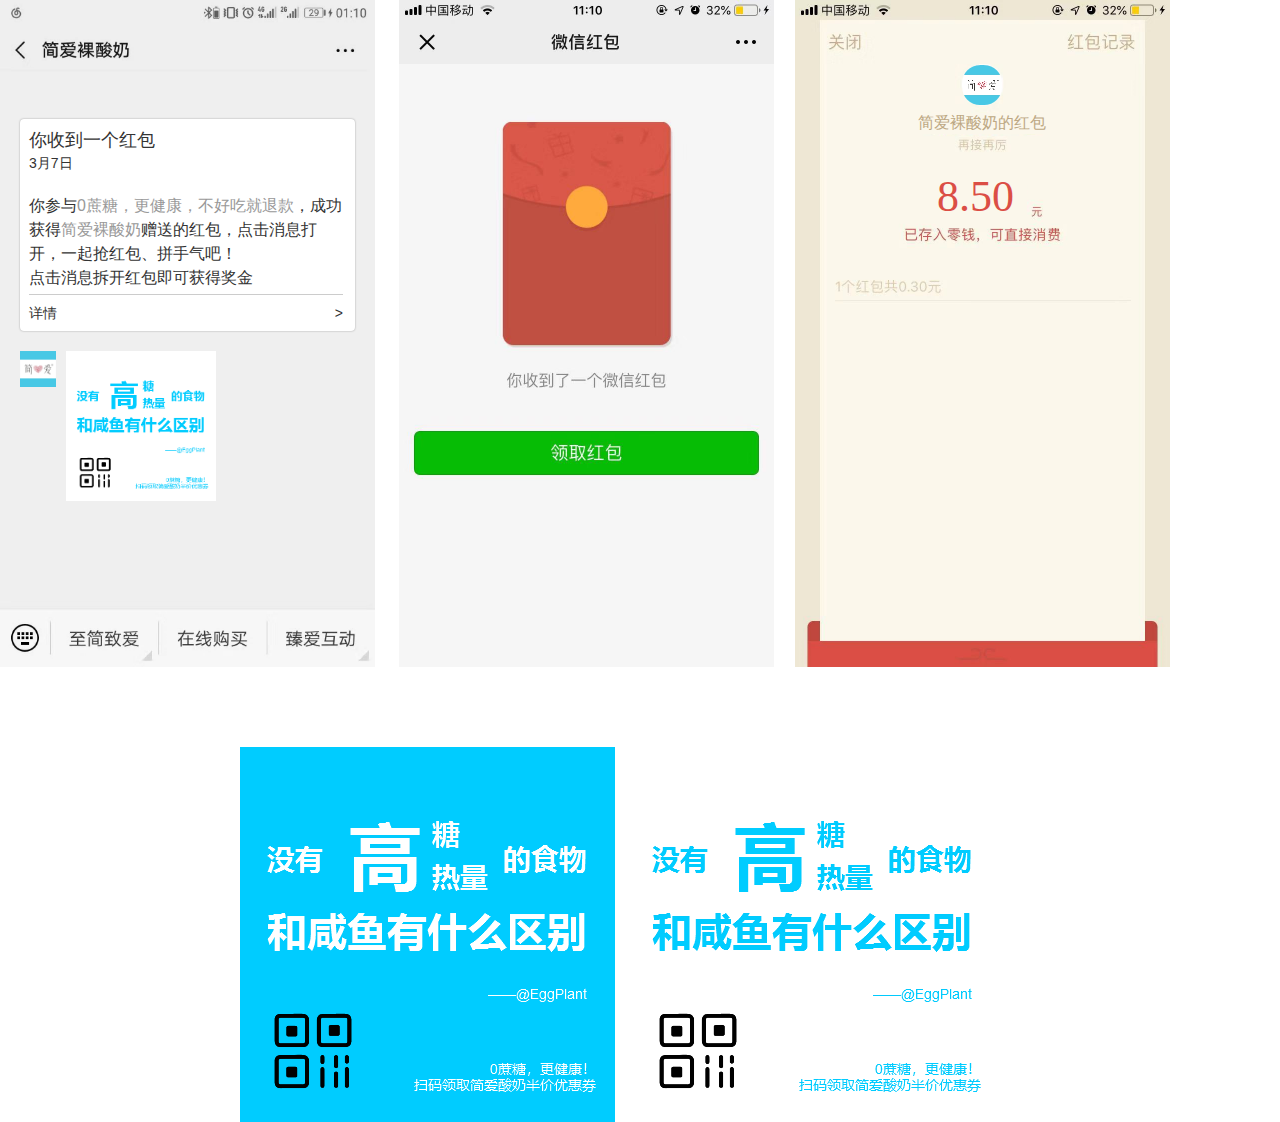
==== page1.html @ e09f7287 "1" ====
﻿<!DOCTYPE html>
<html>
  <head>
    <title>page1</title>
    <meta http-equiv="X-UA-Compatible" content="IE=edge"/>
    <meta http-equiv="content-type" content="text/html; charset=utf-8"/>
    <meta name="apple-mobile-web-app-capable" content="yes"/>
    <link href="resources/css/jquery-ui-themes.css" type="text/css" rel="stylesheet"/>
    <link href="resources/css/axure_rp_page.css" type="text/css" rel="stylesheet"/>
    <link href="data/styles.css" type="text/css" rel="stylesheet"/>
    <link href="files/page1/styles.css" type="text/css" rel="stylesheet"/>
    <script src="resources/scripts/jquery-1.7.1.min.js"></script>
    <script src="resources/scripts/jquery-ui-1.8.10.custom.min.js"></script>
    <script src="resources/scripts/axure/axQuery.js"></script>
    <script src="resources/scripts/axure/globals.js"></script>
    <script src="resources/scripts/axutils.js"></script>
    <script src="resources/scripts/axure/annotation.js"></script>
    <script src="resources/scripts/axure/axQuery.std.js"></script>
    <script src="resources/scripts/axure/doc.js"></script>
    <script src="data/document.js"></script>
    <script src="resources/scripts/messagecenter.js"></script>
    <script src="resources/scripts/axure/events.js"></script>
    <script src="resources/scripts/axure/recording.js"></script>
    <script src="resources/scripts/axure/action.js"></script>
    <script src="resources/scripts/axure/expr.js"></script>
    <script src="resources/scripts/axure/geometry.js"></script>
    <script src="resources/scripts/axure/flyout.js"></script>
    <script src="resources/scripts/axure/ie.js"></script>
    <script src="resources/scripts/axure/model.js"></script>
    <script src="resources/scripts/axure/repeater.js"></script>
    <script src="resources/scripts/axure/sto.js"></script>
    <script src="resources/scripts/axure/utils.temp.js"></script>
    <script src="resources/scripts/axure/variables.js"></script>
    <script src="resources/scripts/axure/drag.js"></script>
    <script src="resources/scripts/axure/move.js"></script>
    <script src="resources/scripts/axure/visibility.js"></script>
    <script src="resources/scripts/axure/style.js"></script>
    <script src="resources/scripts/axure/adaptive.js"></script>
    <script src="resources/scripts/axure/tree.js"></script>
    <script src="resources/scripts/axure/init.temp.js"></script>
    <script src="files/page1/data.js"></script>
    <script src="resources/scripts/axure/legacy.js"></script>
    <script src="resources/scripts/axure/viewer.js"></script>
    <script src="resources/scripts/axure/math.js"></script>
    <script type="text/javascript">
      $axure.utils.getTransparentGifPath = function() { return 'resources/images/transparent.gif'; };
      $axure.utils.getOtherPath = function() { return 'resources/Other.html'; };
      $axure.utils.getReloadPath = function() { return 'resources/reload.html'; };
    </script>
  </head>
  <body>
    <div id="base" class="">

      <!-- Unnamed (图片) -->
      <div id="u95" class="ax_default _图片">
        <img id="u95_img" class="img " src="images/page1/u95.png"/>
        <!-- Unnamed () -->
        <div id="u96" class="text" style="display: none; visibility: hidden">
          <p><span></span></p>
        </div>
      </div>

      <!-- Unnamed (矩形) -->
      <div id="u97" class="ax_default box_2">
        <div id="u97_div" class=""></div>
        <!-- Unnamed () -->
        <div id="u98" class="text" style="display: none; visibility: hidden">
          <p><span></span></p>
        </div>
      </div>

      <!-- Unnamed (矩形) -->
      <div id="u99" class="ax_default box_1">
        <div id="u99_div" class=""></div>
        <!-- Unnamed () -->
        <div id="u100" class="text" style="display: none; visibility: hidden">
          <p><span></span></p>
        </div>
      </div>

      <!-- Unnamed (矩形) -->
      <div id="u101" class="ax_default _三级标题">
        <div id="u101_div" class=""></div>
        <!-- Unnamed () -->
        <div id="u102" class="text" style="visibility: visible;">
          <p><span>你收到一个红包</span></p>
        </div>
      </div>

      <!-- Unnamed (矩形) -->
      <div id="u103" class="ax_default label">
        <div id="u103_div" class=""></div>
        <!-- Unnamed () -->
        <div id="u104" class="text" style="visibility: visible;">
          <p><span>3月7日</span></p>
        </div>
      </div>

      <!-- Unnamed (矩形) -->
      <div id="u105" class="ax_default label">
        <div id="u105_div" class=""></div>
        <!-- Unnamed () -->
        <div id="u106" class="text" style="visibility: visible;">
          <p><span>你参与</span><span style="color:#999999;">0蔗糖，更健康，不好吃就退款</span><span>，成功获得</span><span style="color:#999999;">简爱裸酸奶</span><span>赠送的红包，点击消息打开，一起抢红包、拼手气吧！</span></p><p><span>点击消息拆开红包即可获得奖金</span></p>
        </div>
      </div>

      <!-- Unnamed (水平线) -->
      <div id="u107" class="ax_default line">
        <img id="u107_img" class="img " src="images/page1/u107.png"/>
        <!-- Unnamed () -->
        <div id="u108" class="text" style="display: none; visibility: hidden">
          <p><span></span></p>
        </div>
      </div>

      <!-- Unnamed (矩形) -->
      <div id="u109" class="ax_default label">
        <div id="u109_div" class=""></div>
        <!-- Unnamed () -->
        <div id="u110" class="text" style="visibility: visible;">
          <p><span>详情</span></p>
        </div>
      </div>

      <!-- Unnamed (矩形) -->
      <div id="u111" class="ax_default label">
        <div id="u111_div" class=""></div>
        <!-- Unnamed () -->
        <div id="u112" class="text" style="visibility: visible;">
          <p><span>&gt;</span></p>
        </div>
      </div>

      <!-- Unnamed (图片) -->
      <div id="u113" class="ax_default _图片">
        <img id="u113_img" class="img " src="images/page1/u113.png"/>
        <!-- Unnamed () -->
        <div id="u114" class="text" style="display: none; visibility: hidden">
          <p><span></span></p>
        </div>
      </div>

      <!-- Unnamed (图片) -->
      <div id="u115" class="ax_default _图片">
        <img id="u115_img" class="img " src="images/page1/u115.png"/>
        <!-- Unnamed () -->
        <div id="u116" class="text" style="display: none; visibility: hidden">
          <p><span></span></p>
        </div>
      </div>

      <!-- Unnamed (矩形) -->
      <div id="u117" class="ax_default _一级标题">
        <div id="u117_div" class=""></div>
        <!-- Unnamed () -->
        <div id="u118" class="text" style="visibility: visible;">
          <p><span>8.50</span></p>
        </div>
      </div>

      <!-- Unnamed (矩形) -->
      <div id="u119" class="ax_default _三级标题">
        <div id="u119_div" class=""></div>
        <!-- Unnamed () -->
        <div id="u120" class="text" style="visibility: visible;">
          <p><span>简爱裸酸奶的红包</span></p>
        </div>
      </div>

      <!-- Unnamed (图片) -->
      <div id="u121" class="ax_default _图片">
        <img id="u121_img" class="img " src="images/page1/u121.png"/>
        <!-- Unnamed () -->
        <div id="u122" class="text" style="display: none; visibility: hidden">
          <p><span></span></p>
        </div>
      </div>

      <!-- Unnamed (图片) -->
      <div id="u123" class="ax_default _图片">
        <img id="u123_img" class="img " src="images/index/u93.png"/>
        <!-- Unnamed () -->
        <div id="u124" class="text" style="display: none; visibility: hidden">
          <p><span></span></p>
        </div>
      </div>

      <!-- Unnamed (图片) -->
      <div id="u125" class="ax_default _图片">
        <img id="u125_img" class="img " src="images/page1/u125.png"/>
        <!-- Unnamed () -->
        <div id="u126" class="text" style="display: none; visibility: hidden">
          <p><span></span></p>
        </div>
      </div>

      <!-- Unnamed (图片) -->
      <div id="u127" class="ax_default _图片">
        <img id="u127_img" class="img " src="images/page1/u127.png"/>
        <!-- Unnamed () -->
        <div id="u128" class="text" style="display: none; visibility: hidden">
          <p><span></span></p>
        </div>
      </div>

      <!-- Unnamed (图片) -->
      <div id="u129" class="ax_default _图片">
        <img id="u129_img" class="img " src="images/page1/u125.png"/>
        <!-- Unnamed () -->
        <div id="u130" class="text" style="display: none; visibility: hidden">
          <p><span></span></p>
        </div>
      </div>
    </div>
  </body>
</html>
---- resources/css/axure_rp_page.css ----
﻿/* so the window resize fires within a frame in IE7 */
html, body {
    height: 100%;
}

a {
    color: inherit;
}

p {
    margin: 0px;
    text-rendering: optimizeLegibility;
    font-feature-settings: "kern" 1;
    -webkit-font-feature-settings: "kern";
    -moz-font-feature-settings: "kern";
    -moz-font-feature-settings: "kern=1";
    font-kerning: normal;
}

iframe {
    background: #FFFFFF;
}

/* to match IE with C, FF */
input {
    padding: 1px 0px 1px 0px;
    box-sizing: border-box;
    -moz-box-sizing: border-box;
}

textarea {
    margin: 0px;
    box-sizing: border-box;
    -moz-box-sizing: border-box;
}

div.intcases {
    font-family: arial; 
    font-size: 12px;
    text-align:left; 
    border:1px solid #AAA; 
    background:#FFF none repeat scroll 0% 0%; 
    z-index:9999; 
    visibility:hidden; 
    position:absolute;
    padding: 0px;
    border-radius: 3px;
    white-space: nowrap;
}

div.intcaselink {
    cursor: pointer;
    padding: 3px 8px 3px 8px;
    margin: 5px;
    background:#EEE none repeat scroll 0% 0%; 
    border:1px solid #AAA;
    border-radius: 3px;
}

div.refpageimage {
    position: absolute;
    left: 0px;
    top: 0px;
    font-size: 0px;
    width: 16px;
    height: 16px;
    cursor: pointer;
    background-image: url(images/newwindow.gif);
    background-repeat: no-repeat;
}

div.annnoteimage {
    position: absolute;
    left: 0px;
    top: 0px;
    font-size: 0px;
    /*width: 16px;
    height: 12px;*/
    cursor: help;
    /*background-image: url(images/note.gif);*/
    /*background-repeat: no-repeat;*/
    width: 13px;
    height: 12px;
    padding-top: 1px;
    text-align: center;
    background-color: #138CDD;
    -moz-box-shadow: 1px 1px 3px #aaa;
    -webkit-box-shadow: 1px 1px 3px #aaa;
    box-shadow: 1px 1px 3px #aaa;
}

div.annnoteline {
    display: inline-block;
    width: 9px;
    height: 1px;
    border-bottom: 1px solid white;
    margin-top: 1px;
}

div.annnotelabel {
    position: absolute;
    left: 0px;
    top: 0px;
    font-family: Helvetica,Arial;
    font-size: 10px;
    /*border: 1px solid rgb(166,221,242);*/
    cursor: help;
    /*background:rgb(0,157,217) none repeat scroll 0% 0%;*/ 
    padding: 1px 3px 1px 3px;
    white-space: nowrap;
    color: white;
    
    background-color: #138CDD;
    -moz-box-shadow: 1px 1px 3px #aaa;
    -webkit-box-shadow: 1px 1px 3px #aaa;
    box-shadow: 1px 1px 3px #aaa;
}

.annotation {
    font-size: 12px;
    padding-left: 2px;
    margin-bottom: 5px;
}

.annotationName {
    /*font-size: 13px;
    font-weight: bold;
    margin-bottom: 3px;
    white-space: nowrap;*/

    font-family: 'Trebuchet MS';
    font-size: 14px;
    font-weight: bold;
    margin-bottom: 5px;
    white-space: nowrap;
}

.annotationValue {
    font-family: Arial, Helvetica, Sans-Serif;
    font-size: 12px;
    color: #4a4a4a;
    line-height: 21px;
    margin-bottom: 20px;
}

.noteLink {
    text-decoration: inherit;
    color: inherit;
}

.noteLink:hover {
    background-color: white;
}

/* this is a fix for the issue where dialogs jump around and takes the text-align from the body */
.dialogFix {
    position:absolute;
    text-align:left;
    border: 1px solid #8f949a;
}


@keyframes pulsate {
  from {
    box-shadow: 0 0 10px #15d6ba;
  }
  to {
    box-shadow: 0 0 20px #15d6ba;
  }
}

@-webkit-keyframes pulsate {
  from {
    -webkit-box-shadow: 0 0 10px #15d6ba;
    box-shadow: 0 0 10px #15d6ba;
  }
  to {
    -webkit-box-shadow: 0 0 20px #15d6ba;
    box-shadow: 0 0 20px #15d6ba;
  }
}
 
@-moz-keyframes pulsate {
  from {
    -moz-box-shadow: 0 0 10px #15d6ba;
    box-shadow: 0 0 10px #15d6ba;
  }
  to {
    -moz-box-shadow: 0 0 20px #15d6ba;
    box-shadow: 0 0 20px #15d6ba;
  }
}

.legacyPulsateBorder {
    /*border: 5px solid #15d6ba;
    margin: -5px;*/
    -moz-box-shadow: 0 0 10px 3px #15d6ba;
    box-shadow: 0 0 10px 3px #15d6ba;
}

.pulsateBorder {
  animation-name: pulsate;
  animation-timing-function: ease-in-out;
  animation-duration: 0.9s;
  animation-iteration-count: infinite;
  animation-direction: alternate;
  
  -webkit-animation-name: pulsate;
  -webkit-animation-timing-function: ease-in-out;
  -webkit-animation-duration: 0.9s;
  -webkit-animation-iteration-count: infinite;
  -webkit-animation-direction: alternate;

  -moz-animation-name: pulsate;
  -moz-animation-timing-function: ease-in-out;
  -moz-animation-duration: 0.9s;
  -moz-animation-iteration-count: infinite;
  -moz-animation-direction: alternate;
}

.ax_default_hidden, .ax_default_unplaced{
    display: none;
    visibility: hidden;
}

.widgetNoteSelected {
    -moz-box-shadow: 0 0 10px 3px #138CDD;
    box-shadow: 0 0 10px 3px #138CDD;
    /*-moz-box-shadow: 0 0 20px #3915d6;
    box-shadow: 0 0 20px #3915d6;*/
    /*border: 3px solid #3915d6;*/
    /*margin: -3px;*/
}


.singleImg {
    display: none;
    visibility: hidden;
}
---- data/styles.css ----
﻿.ax_default {
  font-family:'Arial Normal', 'Arial';
  font-weight:400;
  font-style:normal;
  font-size:13px;
  color:#333333;
  text-align:center;
  line-height:normal;
}
.box_1 {
}
.box_2 {
}
.box_3 {
}
.ellipse {
}
._图片 {
}
.button {
}
._一级标题 {
  font-family:'Arial Normal', 'Arial';
  font-weight:bold;
  font-style:normal;
  font-size:32px;
  text-align:left;
}
._二级标题 {
  font-family:'Arial Normal', 'Arial';
  font-weight:bold;
  font-style:normal;
  font-size:24px;
  text-align:left;
}
._三级标题 {
  font-family:'Arial Normal', 'Arial';
  font-weight:bold;
  font-style:normal;
  font-size:18px;
  text-align:left;
}
._四级标题 {
  font-family:'Arial Normal', 'Arial';
  font-weight:bold;
  font-style:normal;
  font-size:14px;
  text-align:left;
}
._五级标题 {
  font-family:'Arial Normal', 'Arial';
  font-weight:bold;
  font-style:normal;
  text-align:left;
}
._六级标题 {
  font-family:'Arial Normal', 'Arial';
  font-weight:bold;
  font-style:normal;
  font-size:10px;
  text-align:left;
}
.label {
  font-size:14px;
  text-align:left;
}
._文本段落 {
  text-align:left;
}
.line {
}
.text_area {
  color:#000000;
  text-align:left;
}
.radio_button {
  text-align:left;
}
---- files/page1/styles.css ----
﻿body {
  margin:0px;
  background-image:none;
  position:static;
  left:auto;
  width:1170px;
  margin-left:0;
  margin-right:0;
  text-align:left;
}
#base {
  position:absolute;
  z-index:0;
}
#u95_img {
  position:absolute;
  left:0px;
  top:0px;
  width:375px;
  height:667px;
}
#u95 {
  position:absolute;
  left:0px;
  top:0px;
  width:375px;
  height:667px;
}
#u96 {
  position:absolute;
  left:2px;
  top:326px;
  width:371px;
  visibility:hidden;
  word-wrap:break-word;
}
#u97_div {
  position:absolute;
  left:0px;
  top:0px;
  width:375px;
  height:343px;
  background:inherit;
  background-color:rgba(239, 239, 239, 1);
  border:none;
  border-radius:0px;
  -moz-box-shadow:none;
  -webkit-box-shadow:none;
  box-shadow:none;
}
#u97 {
  position:absolute;
  left:0px;
  top:72px;
  width:375px;
  height:343px;
}
#u98 {
  position:absolute;
  left:2px;
  top:164px;
  width:371px;
  visibility:hidden;
  word-wrap:break-word;
}
#u99_div {
  position:absolute;
  left:0px;
  top:0px;
  width:335px;
  height:212px;
  background:inherit;
  background-color:rgba(255, 255, 255, 1);
  border:none;
  border-radius:4px;
  -moz-box-shadow:0px 0px 2px rgba(0, 0, 0, 0.349019607843137);
  -webkit-box-shadow:0px 0px 2px rgba(0, 0, 0, 0.349019607843137);
  box-shadow:0px 0px 2px rgba(0, 0, 0, 0.349019607843137);
}
#u99 {
  position:absolute;
  left:20px;
  top:119px;
  width:335px;
  height:212px;
}
#u100 {
  position:absolute;
  left:2px;
  top:98px;
  width:331px;
  visibility:hidden;
  word-wrap:break-word;
}
#u101_div {
  position:absolute;
  left:0px;
  top:0px;
  width:127px;
  height:22px;
  background:inherit;
  background-color:rgba(255, 255, 255, 0);
  border:none;
  border-radius:0px;
  -moz-box-shadow:none;
  -webkit-box-shadow:none;
  box-shadow:none;
  font-family:'Arial Normal', 'Arial';
  font-weight:400;
  font-style:normal;
}
#u101 {
  position:absolute;
  left:29px;
  top:128px;
  width:127px;
  height:22px;
  font-family:'Arial Normal', 'Arial';
  font-weight:400;
  font-style:normal;
}
#u102 {
  position:absolute;
  left:0px;
  top:0px;
  width:127px;
  white-space:nowrap;
}
#u103_div {
  position:absolute;
  left:0px;
  top:0px;
  width:45px;
  height:16px;
  background:inherit;
  background-color:rgba(255, 255, 255, 0);
  border:none;
  border-radius:0px;
  -moz-box-shadow:none;
  -webkit-box-shadow:none;
  box-shadow:none;
}
#u103 {
  position:absolute;
  left:29px;
  top:155px;
  width:45px;
  height:16px;
}
#u104 {
  position:absolute;
  left:0px;
  top:0px;
  width:45px;
  white-space:nowrap;
}
#u105_div {
  position:absolute;
  left:0px;
  top:0px;
  width:314px;
  height:99px;
  background:inherit;
  background-color:rgba(255, 255, 255, 0);
  border:none;
  border-radius:0px;
  -moz-box-shadow:none;
  -webkit-box-shadow:none;
  box-shadow:none;
  font-size:16px;
  line-height:24px;
}
#u105 {
  position:absolute;
  left:29px;
  top:194px;
  width:314px;
  height:99px;
  font-size:16px;
  line-height:24px;
}
#u106 {
  position:absolute;
  left:0px;
  top:0px;
  width:314px;
  word-wrap:break-word;
}
#u107_img {
  position:absolute;
  left:0px;
  top:0px;
  width:315px;
  height:2px;
}
#u107 {
  position:absolute;
  left:29px;
  top:294px;
  width:314px;
  height:1px;
}
#u108 {
  position:absolute;
  left:2px;
  top:-8px;
  width:310px;
  visibility:hidden;
  word-wrap:break-word;
}
#u109_div {
  position:absolute;
  left:0px;
  top:0px;
  width:29px;
  height:16px;
  background:inherit;
  background-color:rgba(255, 255, 255, 0);
  border:none;
  border-radius:0px;
  -moz-box-shadow:none;
  -webkit-box-shadow:none;
  box-shadow:none;
}
#u109 {
  position:absolute;
  left:29px;
  top:305px;
  width:29px;
  height:16px;
}
#u110 {
  position:absolute;
  left:0px;
  top:0px;
  width:29px;
  white-space:nowrap;
}
#u111_div {
  position:absolute;
  left:0px;
  top:0px;
  width:15px;
  height:16px;
  background:inherit;
  background-color:rgba(255, 255, 255, 0);
  border:none;
  border-radius:0px;
  -moz-box-shadow:none;
  -webkit-box-shadow:none;
  box-shadow:none;
  text-align:right;
}
#u111 {
  position:absolute;
  left:328px;
  top:305px;
  width:15px;
  height:16px;
  text-align:right;
}
#u112 {
  position:absolute;
  left:0px;
  top:0px;
  width:15px;
  word-wrap:break-word;
}
#u113_img {
  position:absolute;
  left:0px;
  top:0px;
  width:375px;
  height:667px;
}
#u113 {
  position:absolute;
  left:399px;
  top:0px;
  width:375px;
  height:667px;
}
#u114 {
  position:absolute;
  left:2px;
  top:326px;
  width:371px;
  visibility:hidden;
  word-wrap:break-word;
}
#u115_img {
  position:absolute;
  left:0px;
  top:0px;
  width:375px;
  height:667px;
}
#u115 {
  position:absolute;
  left:795px;
  top:0px;
  width:375px;
  height:667px;
}
#u116 {
  position:absolute;
  left:2px;
  top:326px;
  width:371px;
  visibility:hidden;
  word-wrap:break-word;
}
#u117_div {
  position:absolute;
  left:0px;
  top:0px;
  width:90px;
  height:57px;
  background:inherit;
  background-color:rgba(251, 247, 235, 1);
  border:none;
  border-radius:0px;
  -moz-box-shadow:none;
  -webkit-box-shadow:none;
  box-shadow:none;
  font-family:'Microsoft YaHei UI';
  font-weight:400;
  font-style:normal;
  font-size:44px;
  color:#DB4E45;
}
#u117 {
  position:absolute;
  left:937px;
  top:171px;
  width:90px;
  height:57px;
  font-family:'Microsoft YaHei UI';
  font-weight:400;
  font-style:normal;
  font-size:44px;
  color:#DB4E45;
}
#u118 {
  position:absolute;
  left:0px;
  top:0px;
  width:90px;
  white-space:nowrap;
}
#u119_div {
  position:absolute;
  left:0px;
  top:0px;
  width:129px;
  height:21px;
  background:inherit;
  background-color:rgba(251, 247, 235, 1);
  border:none;
  border-radius:0px;
  -moz-box-shadow:none;
  -webkit-box-shadow:none;
  box-shadow:none;
  font-family:'微软雅黑';
  font-weight:400;
  font-style:normal;
  font-size:16px;
  color:#BDA883;
}
#u119 {
  position:absolute;
  left:918px;
  top:113px;
  width:129px;
  height:21px;
  font-family:'微软雅黑';
  font-weight:400;
  font-style:normal;
  font-size:16px;
  color:#BDA883;
}
#u120 {
  position:absolute;
  left:0px;
  top:0px;
  width:129px;
  white-space:nowrap;
}
#u121_img {
  position:absolute;
  left:0px;
  top:0px;
  width:40px;
  height:40px;
}
#u121 {
  position:absolute;
  left:962px;
  top:65px;
  width:40px;
  height:40px;
}
#u122 {
  position:absolute;
  left:2px;
  top:12px;
  width:36px;
  visibility:hidden;
  word-wrap:break-word;
}
#u123_img {
  position:absolute;
  left:0px;
  top:0px;
  width:36px;
  height:36px;
}
#u123 {
  position:absolute;
  left:20px;
  top:351px;
  width:36px;
  height:36px;
}
#u124 {
  position:absolute;
  left:2px;
  top:10px;
  width:32px;
  visibility:hidden;
  word-wrap:break-word;
}
#u125_img {
  position:absolute;
  left:0px;
  top:0px;
  width:375px;
  height:375px;
}
#u125 {
  position:absolute;
  left:625px;
  top:747px;
  width:375px;
  height:375px;
}
#u126 {
  position:absolute;
  left:2px;
  top:180px;
  width:371px;
  visibility:hidden;
  word-wrap:break-word;
}
#u127_img {
  position:absolute;
  left:0px;
  top:0px;
  width:375px;
  height:375px;
}
#u127 {
  position:absolute;
  left:240px;
  top:747px;
  width:375px;
  height:375px;
}
#u128 {
  position:absolute;
  left:2px;
  top:180px;
  width:371px;
  visibility:hidden;
  word-wrap:break-word;
}
#u129_img {
  position:absolute;
  left:0px;
  top:0px;
  width:150px;
  height:150px;
}
#u129 {
  position:absolute;
  left:66px;
  top:351px;
  width:150px;
  height:150px;
}
#u130 {
  position:absolute;
  left:2px;
  top:67px;
  width:146px;
  visibility:hidden;
  word-wrap:break-word;
}
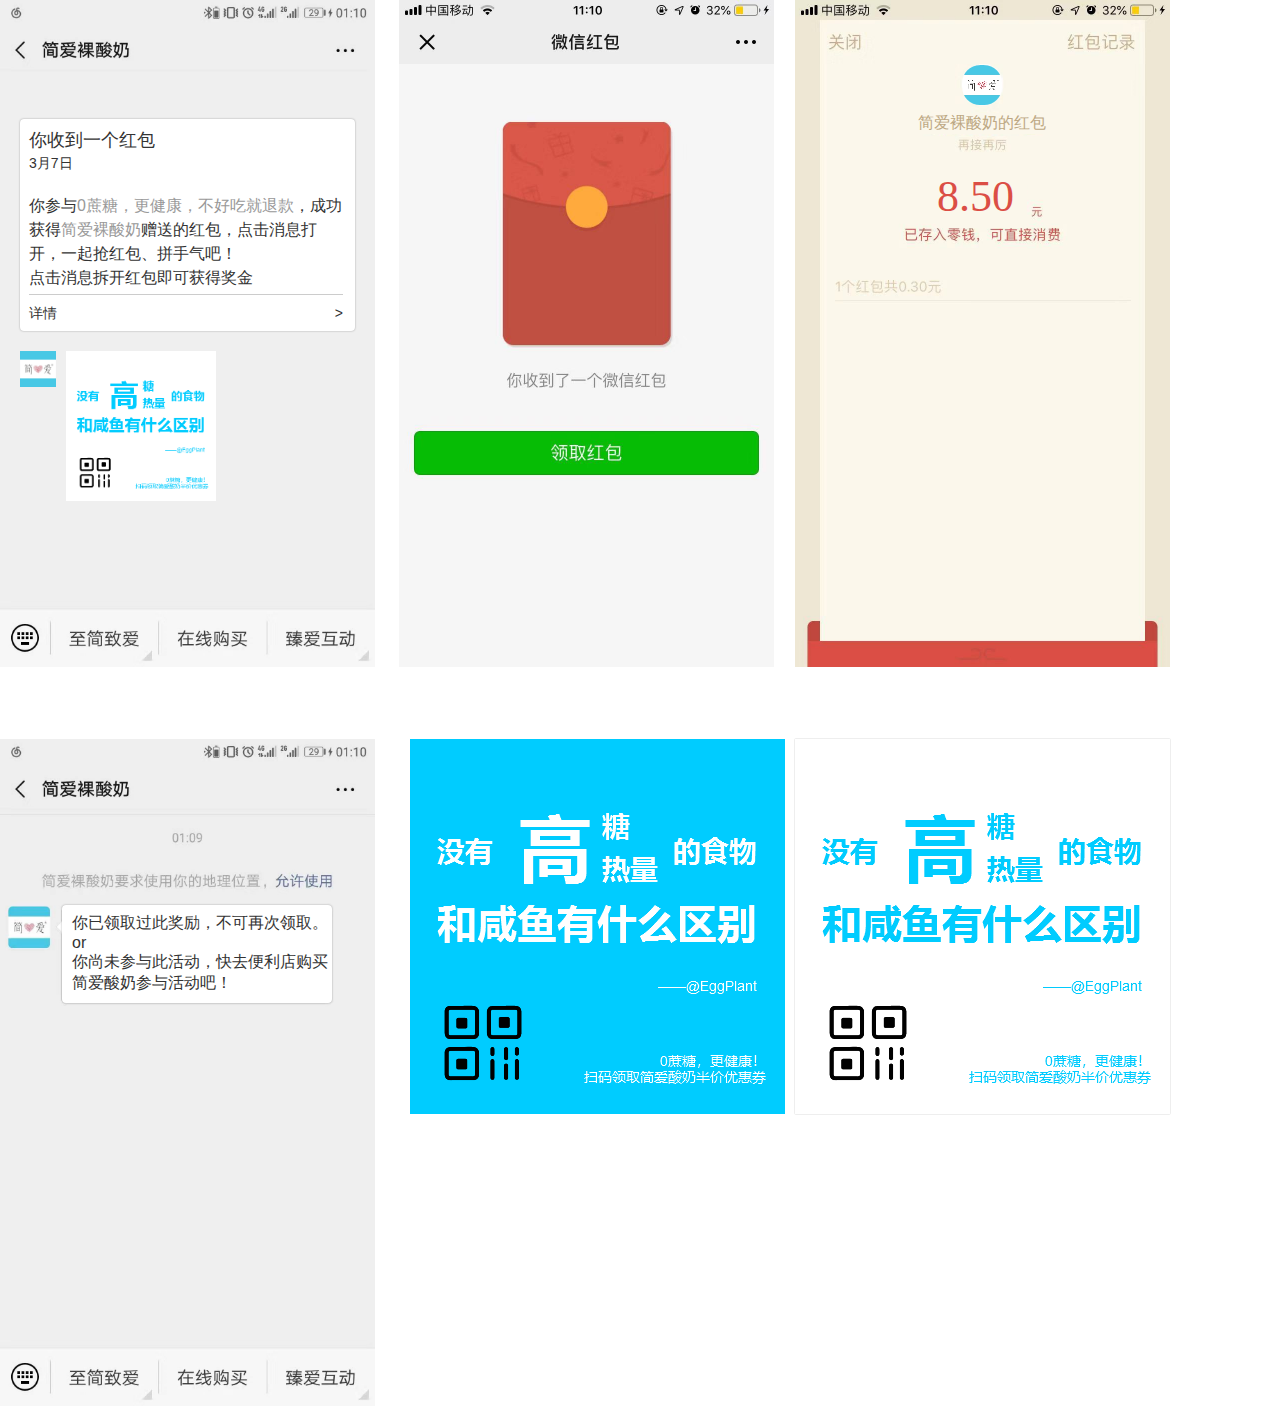
==== commit 8977ecf3: "1" ====
--- a/page1.html
+++ b/page1.html
@@ -52,164 +52,182 @@
     <div id="base" class="">
 
       <!-- Unnamed (图片) -->
-      <div id="u95" class="ax_default _图片">
-        <img id="u95_img" class="img " src="images/page1/u95.png"/>
-        <!-- Unnamed () -->
-        <div id="u96" class="text" style="display: none; visibility: hidden">
-          <p><span></span></p>
-        </div>
-      </div>
-
-      <!-- Unnamed (矩形) -->
-      <div id="u97" class="ax_default box_2">
-        <div id="u97_div" class=""></div>
-        <!-- Unnamed () -->
-        <div id="u98" class="text" style="display: none; visibility: hidden">
-          <p><span></span></p>
-        </div>
-      </div>
-
-      <!-- Unnamed (矩形) -->
-      <div id="u99" class="ax_default box_1">
-        <div id="u99_div" class=""></div>
-        <!-- Unnamed () -->
-        <div id="u100" class="text" style="display: none; visibility: hidden">
-          <p><span></span></p>
-        </div>
-      </div>
-
-      <!-- Unnamed (矩形) -->
-      <div id="u101" class="ax_default _三级标题">
-        <div id="u101_div" class=""></div>
-        <!-- Unnamed () -->
-        <div id="u102" class="text" style="visibility: visible;">
+      <div id="u198" class="ax_default _图片">
+        <img id="u198_img" class="img " src="images/page1/u198.png"/>
+        <!-- Unnamed () -->
+        <div id="u199" class="text" style="display: none; visibility: hidden">
+          <p><span></span></p>
+        </div>
+      </div>
+
+      <!-- Unnamed (矩形) -->
+      <div id="u200" class="ax_default box_2">
+        <div id="u200_div" class=""></div>
+        <!-- Unnamed () -->
+        <div id="u201" class="text" style="display: none; visibility: hidden">
+          <p><span></span></p>
+        </div>
+      </div>
+
+      <!-- Unnamed (矩形) -->
+      <div id="u202" class="ax_default box_1">
+        <div id="u202_div" class=""></div>
+        <!-- Unnamed () -->
+        <div id="u203" class="text" style="display: none; visibility: hidden">
+          <p><span></span></p>
+        </div>
+      </div>
+
+      <!-- Unnamed (矩形) -->
+      <div id="u204" class="ax_default _三级标题">
+        <div id="u204_div" class=""></div>
+        <!-- Unnamed () -->
+        <div id="u205" class="text" style="visibility: visible;">
           <p><span>你收到一个红包</span></p>
         </div>
       </div>
 
       <!-- Unnamed (矩形) -->
-      <div id="u103" class="ax_default label">
-        <div id="u103_div" class=""></div>
-        <!-- Unnamed () -->
-        <div id="u104" class="text" style="visibility: visible;">
+      <div id="u206" class="ax_default label">
+        <div id="u206_div" class=""></div>
+        <!-- Unnamed () -->
+        <div id="u207" class="text" style="visibility: visible;">
           <p><span>3月7日</span></p>
         </div>
       </div>
 
       <!-- Unnamed (矩形) -->
-      <div id="u105" class="ax_default label">
-        <div id="u105_div" class=""></div>
-        <!-- Unnamed () -->
-        <div id="u106" class="text" style="visibility: visible;">
+      <div id="u208" class="ax_default label">
+        <div id="u208_div" class=""></div>
+        <!-- Unnamed () -->
+        <div id="u209" class="text" style="visibility: visible;">
           <p><span>你参与</span><span style="color:#999999;">0蔗糖，更健康，不好吃就退款</span><span>，成功获得</span><span style="color:#999999;">简爱裸酸奶</span><span>赠送的红包，点击消息打开，一起抢红包、拼手气吧！</span></p><p><span>点击消息拆开红包即可获得奖金</span></p>
         </div>
       </div>
 
       <!-- Unnamed (水平线) -->
-      <div id="u107" class="ax_default line">
-        <img id="u107_img" class="img " src="images/page1/u107.png"/>
-        <!-- Unnamed () -->
-        <div id="u108" class="text" style="display: none; visibility: hidden">
-          <p><span></span></p>
-        </div>
-      </div>
-
-      <!-- Unnamed (矩形) -->
-      <div id="u109" class="ax_default label">
-        <div id="u109_div" class=""></div>
-        <!-- Unnamed () -->
-        <div id="u110" class="text" style="visibility: visible;">
+      <div id="u210" class="ax_default line">
+        <img id="u210_img" class="img " src="images/page1/u210.png"/>
+        <!-- Unnamed () -->
+        <div id="u211" class="text" style="display: none; visibility: hidden">
+          <p><span></span></p>
+        </div>
+      </div>
+
+      <!-- Unnamed (矩形) -->
+      <div id="u212" class="ax_default label">
+        <div id="u212_div" class=""></div>
+        <!-- Unnamed () -->
+        <div id="u213" class="text" style="visibility: visible;">
           <p><span>详情</span></p>
         </div>
       </div>
 
       <!-- Unnamed (矩形) -->
-      <div id="u111" class="ax_default label">
-        <div id="u111_div" class=""></div>
-        <!-- Unnamed () -->
-        <div id="u112" class="text" style="visibility: visible;">
+      <div id="u214" class="ax_default label">
+        <div id="u214_div" class=""></div>
+        <!-- Unnamed () -->
+        <div id="u215" class="text" style="visibility: visible;">
           <p><span>&gt;</span></p>
         </div>
       </div>
 
       <!-- Unnamed (图片) -->
-      <div id="u113" class="ax_default _图片">
-        <img id="u113_img" class="img " src="images/page1/u113.png"/>
-        <!-- Unnamed () -->
-        <div id="u114" class="text" style="display: none; visibility: hidden">
-          <p><span></span></p>
-        </div>
-      </div>
-
-      <!-- Unnamed (图片) -->
-      <div id="u115" class="ax_default _图片">
-        <img id="u115_img" class="img " src="images/page1/u115.png"/>
-        <!-- Unnamed () -->
-        <div id="u116" class="text" style="display: none; visibility: hidden">
-          <p><span></span></p>
-        </div>
-      </div>
-
-      <!-- Unnamed (矩形) -->
-      <div id="u117" class="ax_default _一级标题">
-        <div id="u117_div" class=""></div>
-        <!-- Unnamed () -->
-        <div id="u118" class="text" style="visibility: visible;">
+      <div id="u216" class="ax_default _图片">
+        <img id="u216_img" class="img " src="images/page1/u216.png"/>
+        <!-- Unnamed () -->
+        <div id="u217" class="text" style="display: none; visibility: hidden">
+          <p><span></span></p>
+        </div>
+      </div>
+
+      <!-- Unnamed (图片) -->
+      <div id="u218" class="ax_default _图片">
+        <img id="u218_img" class="img " src="images/page1/u218.png"/>
+        <!-- Unnamed () -->
+        <div id="u219" class="text" style="display: none; visibility: hidden">
+          <p><span></span></p>
+        </div>
+      </div>
+
+      <!-- Unnamed (矩形) -->
+      <div id="u220" class="ax_default _一级标题">
+        <div id="u220_div" class=""></div>
+        <!-- Unnamed () -->
+        <div id="u221" class="text" style="visibility: visible;">
           <p><span>8.50</span></p>
         </div>
       </div>
 
       <!-- Unnamed (矩形) -->
-      <div id="u119" class="ax_default _三级标题">
-        <div id="u119_div" class=""></div>
-        <!-- Unnamed () -->
-        <div id="u120" class="text" style="visibility: visible;">
+      <div id="u222" class="ax_default _三级标题">
+        <div id="u222_div" class=""></div>
+        <!-- Unnamed () -->
+        <div id="u223" class="text" style="visibility: visible;">
           <p><span>简爱裸酸奶的红包</span></p>
         </div>
       </div>
 
       <!-- Unnamed (图片) -->
-      <div id="u121" class="ax_default _图片">
-        <img id="u121_img" class="img " src="images/page1/u121.png"/>
-        <!-- Unnamed () -->
-        <div id="u122" class="text" style="display: none; visibility: hidden">
-          <p><span></span></p>
-        </div>
-      </div>
-
-      <!-- Unnamed (图片) -->
-      <div id="u123" class="ax_default _图片">
-        <img id="u123_img" class="img " src="images/index/u93.png"/>
-        <!-- Unnamed () -->
-        <div id="u124" class="text" style="display: none; visibility: hidden">
-          <p><span></span></p>
-        </div>
-      </div>
-
-      <!-- Unnamed (图片) -->
-      <div id="u125" class="ax_default _图片">
-        <img id="u125_img" class="img " src="images/page1/u125.png"/>
-        <!-- Unnamed () -->
-        <div id="u126" class="text" style="display: none; visibility: hidden">
-          <p><span></span></p>
-        </div>
-      </div>
-
-      <!-- Unnamed (图片) -->
-      <div id="u127" class="ax_default _图片">
-        <img id="u127_img" class="img " src="images/page1/u127.png"/>
-        <!-- Unnamed () -->
-        <div id="u128" class="text" style="display: none; visibility: hidden">
-          <p><span></span></p>
-        </div>
-      </div>
-
-      <!-- Unnamed (图片) -->
-      <div id="u129" class="ax_default _图片">
-        <img id="u129_img" class="img " src="images/page1/u125.png"/>
-        <!-- Unnamed () -->
-        <div id="u130" class="text" style="display: none; visibility: hidden">
-          <p><span></span></p>
+      <div id="u224" class="ax_default _图片">
+        <img id="u224_img" class="img " src="images/page1/u224.png"/>
+        <!-- Unnamed () -->
+        <div id="u225" class="text" style="display: none; visibility: hidden">
+          <p><span></span></p>
+        </div>
+      </div>
+
+      <!-- Unnamed (图片) -->
+      <div id="u226" class="ax_default _图片">
+        <img id="u226_img" class="img " src="images/index/u95.png"/>
+        <!-- Unnamed () -->
+        <div id="u227" class="text" style="display: none; visibility: hidden">
+          <p><span></span></p>
+        </div>
+      </div>
+
+      <!-- Unnamed (图片) -->
+      <div id="u228" class="ax_default _图片">
+        <img id="u228_img" class="img " src="images/page1/u228.png"/>
+        <!-- Unnamed () -->
+        <div id="u229" class="text" style="display: none; visibility: hidden">
+          <p><span></span></p>
+        </div>
+      </div>
+
+      <!-- Unnamed (图片) -->
+      <div id="u230" class="ax_default _图片">
+        <img id="u230_img" class="img " src="images/page1/u230.png"/>
+        <!-- Unnamed () -->
+        <div id="u231" class="text" style="display: none; visibility: hidden">
+          <p><span></span></p>
+        </div>
+      </div>
+
+      <!-- Unnamed (图片) -->
+      <div id="u232" class="ax_default _图片">
+        <img id="u232_img" class="img " src="images/page1/u232.png"/>
+        <!-- Unnamed () -->
+        <div id="u233" class="text" style="display: none; visibility: hidden">
+          <p><span></span></p>
+        </div>
+      </div>
+
+      <!-- Unnamed (图片) -->
+      <div id="u234" class="ax_default _图片">
+        <img id="u234_img" class="img " src="images/page1/u198.png"/>
+        <!-- Unnamed () -->
+        <div id="u235" class="text" style="display: none; visibility: hidden">
+          <p><span></span></p>
+        </div>
+      </div>
+
+      <!-- Unnamed (矩形) -->
+      <div id="u236" class="ax_default box_1">
+        <div id="u236_div" class=""></div>
+        <!-- Unnamed () -->
+        <div id="u237" class="text" style="visibility: visible;">
+          <p><span>你已领取过此奖励，不可再次领取。</span></p><p><span>or</span></p><p><span>你尚未参与此活动，快去便利店购买简爱酸奶参与活动吧！</span></p>
         </div>
       </div>
     </div>
--- a/files/page1/styles.css
+++ b/files/page1/styles.css
@@ -12,21 +12,21 @@
   position:absolute;
   z-index:0;
 }
-#u95_img {
-  position:absolute;
-  left:0px;
-  top:0px;
-  width:375px;
-  height:667px;
-}
-#u95 {
-  position:absolute;
-  left:0px;
-  top:0px;
-  width:375px;
-  height:667px;
-}
-#u96 {
+#u198_img {
+  position:absolute;
+  left:0px;
+  top:0px;
+  width:375px;
+  height:667px;
+}
+#u198 {
+  position:absolute;
+  left:0px;
+  top:0px;
+  width:375px;
+  height:667px;
+}
+#u199 {
   position:absolute;
   left:2px;
   top:326px;
@@ -34,7 +34,7 @@
   visibility:hidden;
   word-wrap:break-word;
 }
-#u97_div {
+#u200_div {
   position:absolute;
   left:0px;
   top:0px;
@@ -48,14 +48,14 @@
   -webkit-box-shadow:none;
   box-shadow:none;
 }
-#u97 {
+#u200 {
   position:absolute;
   left:0px;
   top:72px;
   width:375px;
   height:343px;
 }
-#u98 {
+#u201 {
   position:absolute;
   left:2px;
   top:164px;
@@ -63,7 +63,7 @@
   visibility:hidden;
   word-wrap:break-word;
 }
-#u99_div {
+#u202_div {
   position:absolute;
   left:0px;
   top:0px;
@@ -77,14 +77,14 @@
   -webkit-box-shadow:0px 0px 2px rgba(0, 0, 0, 0.349019607843137);
   box-shadow:0px 0px 2px rgba(0, 0, 0, 0.349019607843137);
 }
-#u99 {
+#u202 {
   position:absolute;
   left:20px;
   top:119px;
   width:335px;
   height:212px;
 }
-#u100 {
+#u203 {
   position:absolute;
   left:2px;
   top:98px;
@@ -92,7 +92,7 @@
   visibility:hidden;
   word-wrap:break-word;
 }
-#u101_div {
+#u204_div {
   position:absolute;
   left:0px;
   top:0px;
@@ -109,7 +109,7 @@
   font-weight:400;
   font-style:normal;
 }
-#u101 {
+#u204 {
   position:absolute;
   left:29px;
   top:128px;
@@ -119,14 +119,14 @@
   font-weight:400;
   font-style:normal;
 }
-#u102 {
+#u205 {
   position:absolute;
   left:0px;
   top:0px;
   width:127px;
   white-space:nowrap;
 }
-#u103_div {
+#u206_div {
   position:absolute;
   left:0px;
   top:0px;
@@ -140,21 +140,21 @@
   -webkit-box-shadow:none;
   box-shadow:none;
 }
-#u103 {
+#u206 {
   position:absolute;
   left:29px;
   top:155px;
   width:45px;
   height:16px;
 }
-#u104 {
+#u207 {
   position:absolute;
   left:0px;
   top:0px;
   width:45px;
   white-space:nowrap;
 }
-#u105_div {
+#u208_div {
   position:absolute;
   left:0px;
   top:0px;
@@ -170,7 +170,7 @@
   font-size:16px;
   line-height:24px;
 }
-#u105 {
+#u208 {
   position:absolute;
   left:29px;
   top:194px;
@@ -179,28 +179,28 @@
   font-size:16px;
   line-height:24px;
 }
-#u106 {
+#u209 {
   position:absolute;
   left:0px;
   top:0px;
   width:314px;
   word-wrap:break-word;
 }
-#u107_img {
+#u210_img {
   position:absolute;
   left:0px;
   top:0px;
   width:315px;
   height:2px;
 }
-#u107 {
+#u210 {
   position:absolute;
   left:29px;
   top:294px;
   width:314px;
   height:1px;
 }
-#u108 {
+#u211 {
   position:absolute;
   left:2px;
   top:-8px;
@@ -208,7 +208,7 @@
   visibility:hidden;
   word-wrap:break-word;
 }
-#u109_div {
+#u212_div {
   position:absolute;
   left:0px;
   top:0px;
@@ -222,21 +222,21 @@
   -webkit-box-shadow:none;
   box-shadow:none;
 }
-#u109 {
+#u212 {
   position:absolute;
   left:29px;
   top:305px;
   width:29px;
   height:16px;
 }
-#u110 {
+#u213 {
   position:absolute;
   left:0px;
   top:0px;
   width:29px;
   white-space:nowrap;
 }
-#u111_div {
+#u214_div {
   position:absolute;
   left:0px;
   top:0px;
@@ -251,7 +251,7 @@
   box-shadow:none;
   text-align:right;
 }
-#u111 {
+#u214 {
   position:absolute;
   left:328px;
   top:305px;
@@ -259,28 +259,28 @@
   height:16px;
   text-align:right;
 }
-#u112 {
+#u215 {
   position:absolute;
   left:0px;
   top:0px;
   width:15px;
   word-wrap:break-word;
 }
-#u113_img {
-  position:absolute;
-  left:0px;
-  top:0px;
-  width:375px;
-  height:667px;
-}
-#u113 {
+#u216_img {
+  position:absolute;
+  left:0px;
+  top:0px;
+  width:375px;
+  height:667px;
+}
+#u216 {
   position:absolute;
   left:399px;
   top:0px;
   width:375px;
   height:667px;
 }
-#u114 {
+#u217 {
   position:absolute;
   left:2px;
   top:326px;
@@ -288,21 +288,21 @@
   visibility:hidden;
   word-wrap:break-word;
 }
-#u115_img {
-  position:absolute;
-  left:0px;
-  top:0px;
-  width:375px;
-  height:667px;
-}
-#u115 {
+#u218_img {
+  position:absolute;
+  left:0px;
+  top:0px;
+  width:375px;
+  height:667px;
+}
+#u218 {
   position:absolute;
   left:795px;
   top:0px;
   width:375px;
   height:667px;
 }
-#u116 {
+#u219 {
   position:absolute;
   left:2px;
   top:326px;
@@ -310,7 +310,7 @@
   visibility:hidden;
   word-wrap:break-word;
 }
-#u117_div {
+#u220_div {
   position:absolute;
   left:0px;
   top:0px;
@@ -329,7 +329,7 @@
   font-size:44px;
   color:#DB4E45;
 }
-#u117 {
+#u220 {
   position:absolute;
   left:937px;
   top:171px;
@@ -341,14 +341,14 @@
   font-size:44px;
   color:#DB4E45;
 }
-#u118 {
+#u221 {
   position:absolute;
   left:0px;
   top:0px;
   width:90px;
   white-space:nowrap;
 }
-#u119_div {
+#u222_div {
   position:absolute;
   left:0px;
   top:0px;
@@ -367,7 +367,7 @@
   font-size:16px;
   color:#BDA883;
 }
-#u119 {
+#u222 {
   position:absolute;
   left:918px;
   top:113px;
@@ -379,28 +379,28 @@
   font-size:16px;
   color:#BDA883;
 }
-#u120 {
+#u223 {
   position:absolute;
   left:0px;
   top:0px;
   width:129px;
   white-space:nowrap;
 }
-#u121_img {
+#u224_img {
   position:absolute;
   left:0px;
   top:0px;
   width:40px;
   height:40px;
 }
-#u121 {
+#u224 {
   position:absolute;
   left:962px;
   top:65px;
   width:40px;
   height:40px;
 }
-#u122 {
+#u225 {
   position:absolute;
   left:2px;
   top:12px;
@@ -408,21 +408,21 @@
   visibility:hidden;
   word-wrap:break-word;
 }
-#u123_img {
+#u226_img {
   position:absolute;
   left:0px;
   top:0px;
   width:36px;
   height:36px;
 }
-#u123 {
+#u226 {
   position:absolute;
   left:20px;
   top:351px;
   width:36px;
   height:36px;
 }
-#u124 {
+#u227 {
   position:absolute;
   left:2px;
   top:10px;
@@ -430,21 +430,43 @@
   visibility:hidden;
   word-wrap:break-word;
 }
-#u125_img {
-  position:absolute;
-  left:0px;
-  top:0px;
+#u228_img {
+  position:absolute;
+  left:-2px;
+  top:-2px;
+  width:379px;
+  height:379px;
+}
+#u228 {
+  position:absolute;
+  left:795px;
+  top:739px;
   width:375px;
   height:375px;
 }
-#u125 {
-  position:absolute;
-  left:625px;
-  top:747px;
+#u229 {
+  position:absolute;
+  left:2px;
+  top:180px;
+  width:371px;
+  visibility:hidden;
+  word-wrap:break-word;
+}
+#u230_img {
+  position:absolute;
+  left:0px;
+  top:0px;
   width:375px;
   height:375px;
 }
-#u126 {
+#u230 {
+  position:absolute;
+  left:410px;
+  top:739px;
+  width:375px;
+  height:375px;
+}
+#u231 {
   position:absolute;
   left:2px;
   top:180px;
@@ -452,43 +474,21 @@
   visibility:hidden;
   word-wrap:break-word;
 }
-#u127_img {
-  position:absolute;
-  left:0px;
-  top:0px;
-  width:375px;
-  height:375px;
-}
-#u127 {
-  position:absolute;
-  left:240px;
-  top:747px;
-  width:375px;
-  height:375px;
-}
-#u128 {
-  position:absolute;
-  left:2px;
-  top:180px;
-  width:371px;
-  visibility:hidden;
-  word-wrap:break-word;
-}
-#u129_img {
+#u232_img {
   position:absolute;
   left:0px;
   top:0px;
   width:150px;
   height:150px;
 }
-#u129 {
+#u232 {
   position:absolute;
   left:66px;
   top:351px;
   width:150px;
   height:150px;
 }
-#u130 {
+#u233 {
   position:absolute;
   left:2px;
   top:67px;
@@ -496,3 +496,57 @@
   visibility:hidden;
   word-wrap:break-word;
 }
+#u234_img {
+  position:absolute;
+  left:0px;
+  top:0px;
+  width:375px;
+  height:667px;
+}
+#u234 {
+  position:absolute;
+  left:0px;
+  top:739px;
+  width:375px;
+  height:667px;
+}
+#u235 {
+  position:absolute;
+  left:2px;
+  top:326px;
+  width:371px;
+  visibility:hidden;
+  word-wrap:break-word;
+}
+#u236_div {
+  position:absolute;
+  left:0px;
+  top:0px;
+  width:270px;
+  height:98px;
+  background:inherit;
+  background-color:rgba(255, 255, 255, 1);
+  border:none;
+  border-radius:4px;
+  -moz-box-shadow:0px 0px 2px rgba(0, 0, 0, 0.349019607843137);
+  -webkit-box-shadow:0px 0px 2px rgba(0, 0, 0, 0.349019607843137);
+  box-shadow:0px 0px 2px rgba(0, 0, 0, 0.349019607843137);
+  font-size:16px;
+  text-align:left;
+}
+#u236 {
+  position:absolute;
+  left:62px;
+  top:905px;
+  width:270px;
+  height:98px;
+  font-size:16px;
+  text-align:left;
+}
+#u237 {
+  position:absolute;
+  left:10px;
+  top:8px;
+  width:258px;
+  word-wrap:break-word;
+}
